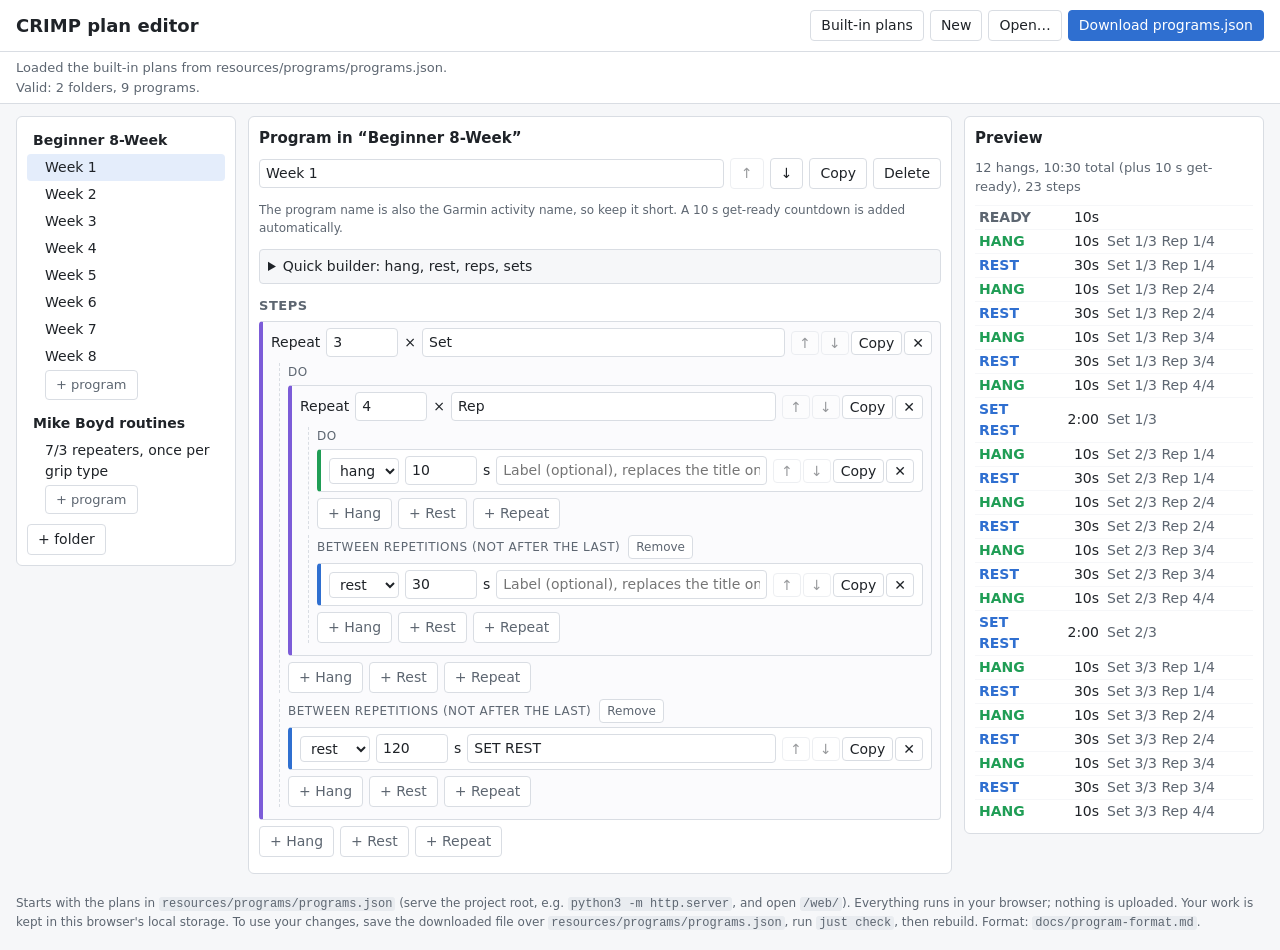
==== web/index.html @ bbc180e5 "Add web-editor. Add 7/3 repeaters routine." ====
<!DOCTYPE html>
<!--
  CRIMP, a hangboard timer for Garmin watches
  Copyright (C) 2026 Jan-Frode Myklebust
  SPDX-License-Identifier: GPL-3.0-or-later
-->
<html lang="en">
<head>
  <meta charset="utf-8">
  <meta name="viewport" content="width=device-width, initial-scale=1">
  <title>CRIMP plan editor</title>
  <link rel="stylesheet" href="style.css">
</head>
<body>
  <header>
    <h1>CRIMP plan editor</h1>
    <div class="actions">
      <button id="btn-builtin" type="button">Built-in plans</button>
      <button id="btn-new" type="button">New</button>
      <button id="btn-open" type="button">Open…</button>
      <input id="file-open" type="file" accept=".json,application/json" hidden>
      <button id="btn-download" type="button" class="primary">Download programs.json</button>
    </div>
  </header>

  <div id="status" role="status"></div>

  <main>
    <nav id="sidebar" aria-label="Folders and programs"></nav>
    <section id="editor" aria-label="Editor"></section>
    <aside id="preview" aria-label="Preview"></aside>
  </main>

  <footer>
    Starts with the plans in <code>resources/programs/programs.json</code> (serve the project root, e.g.
    <code>python3 -m http.server</code>, and open <code>/web/</code>).
    Everything runs in your browser; nothing is uploaded. Your work is kept in this browser's local storage.
    To use your changes, save the downloaded file over <code>resources/programs/programs.json</code>, run <code>just check</code>, then rebuild.
    Format: <code>docs/program-format.md</code>.
  </footer>

  <script src="app.js"></script>
</body>
</html>
---- web/style.css ----
/* CRIMP, a hangboard timer for Garmin watches
 * Copyright (C) 2026 Jan-Frode Myklebust
 * SPDX-License-Identifier: GPL-3.0-or-later
 */
:root {
  --bg: #f6f7f9;
  --panel: #ffffff;
  --border: #d9dde3;
  --text: #1f2328;
  --muted: #5d6671;
  --accent: #2f6fd0;
  --hang: #1f9d55;
  --rest: #2f6fd0;
  --danger: #c0392b;
}

* { box-sizing: border-box; }

body {
  margin: 0;
  background: var(--bg);
  color: var(--text);
  font: 14px/1.5 -apple-system, "Segoe UI", system-ui, sans-serif;
}

header {
  display: flex;
  align-items: center;
  justify-content: space-between;
  flex-wrap: wrap;
  gap: 8px;
  padding: 10px 16px;
  background: var(--panel);
  border-bottom: 1px solid var(--border);
}
h1 { margin: 0; font-size: 18px; }
h2 { margin: 0 0 8px; font-size: 15px; }
h3 { margin: 12px 0 6px; font-size: 13px; color: var(--muted); text-transform: uppercase; letter-spacing: .04em; }

.actions { display: flex; gap: 6px; flex-wrap: wrap; }

button, input, select {
  font: inherit;
  color: inherit;
}
button {
  padding: 4px 10px;
  border: 1px solid var(--border);
  border-radius: 4px;
  background: var(--panel);
  cursor: pointer;
}
button:hover:not(:disabled) { border-color: var(--accent); }
button:disabled { opacity: .45; cursor: not-allowed; }
button.primary { background: var(--accent); border-color: var(--accent); color: #fff; }
button.danger:hover:not(:disabled) { border-color: var(--danger); color: var(--danger); }
button.small { padding: 0 7px; line-height: 22px; }

input[type=text], input[type=number], select {
  padding: 3px 6px;
  border: 1px solid var(--border);
  border-radius: 4px;
  background: #fff;
}
input[type=number] { width: 72px; }
input[type=text].wide { width: 100%; }

#status {
  margin: 0;
  padding: 6px 16px;
  font-size: 13px;
  border-bottom: 1px solid var(--border);
  background: var(--panel);
  color: var(--muted);
}
#status.bad { background: #fdecea; color: var(--danger); }
#status ul { margin: 4px 0 0; padding-left: 18px; }

main {
  display: grid;
  grid-template-columns: 220px minmax(0, 1fr) 300px;
  gap: 12px;
  padding: 12px 16px;
  align-items: start;
}
@media (max-width: 1000px) {
  main { grid-template-columns: 200px minmax(0, 1fr); }
  #preview { grid-column: 1 / -1; }
}
@media (max-width: 640px) {
  main { grid-template-columns: minmax(0, 1fr); }
}

#sidebar, #editor, #preview {
  background: var(--panel);
  border: 1px solid var(--border);
  border-radius: 6px;
  padding: 10px;
}

/* sidebar */
.folder { margin-bottom: 10px; }
.folder-name, .prog {
  display: block;
  width: 100%;
  text-align: left;
  border: 0;
  border-radius: 4px;
  background: none;
  padding: 3px 6px;
}
.folder-name { font-weight: 600; }
.prog { padding-left: 18px; }
.folder-name:hover, .prog:hover { background: var(--bg); }
.folder-name.sel, .prog.sel { background: #e4edfb; }
.add-link { margin-left: 18px; color: var(--muted); font-size: 13px; }

/* editor */
.row { display: flex; align-items: center; flex-wrap: wrap; gap: 6px; margin-bottom: 6px; }
.row label { color: var(--muted); }
.grow { flex: 1 1 160px; }
.spacer { flex: 1; }
.dur { color: var(--muted); min-width: 40px; }

.node {
  border: 1px solid var(--border);
  border-left-width: 4px;
  border-radius: 4px;
  padding: 6px 8px;
  margin-bottom: 6px;
  background: #fff;
}
.node.hang { border-left-color: var(--hang); }
.node.rest { border-left-color: var(--rest); }
.node.repeat { border-left-color: #7c5cd8; background: #fbfbfd; }
.node .row { margin-bottom: 0; }
.sub { margin: 6px 0 0 8px; padding-left: 8px; border-left: 1px dashed var(--border); }
.sub-title { display: flex; align-items: center; gap: 8px; margin: 6px 0 4px; color: var(--muted); font-size: 12px; text-transform: uppercase; letter-spacing: .04em; }
.addbar { display: flex; gap: 6px; flex-wrap: wrap; margin: 4px 0 6px; }
.addbar button { color: var(--muted); }

details.gen { margin: 8px 0; padding: 6px 8px; border: 1px solid var(--border); border-radius: 4px; background: var(--bg); }
details.gen summary { cursor: pointer; }
details.gen .row { margin-top: 8px; }
.hint { color: var(--muted); font-size: 12px; }
.warn { color: var(--danger); font-size: 12px; }

/* preview */
.totals { margin: 0 0 8px; color: var(--muted); font-size: 13px; }
#steps { width: 100%; border-collapse: collapse; font-variant-numeric: tabular-nums; }
#steps td { padding: 1px 4px; border-top: 1px solid var(--bg); }
#steps td.t { font-weight: 600; width: 80px; }
#steps td.d { text-align: right; width: 48px; }
#steps tr.hang td.t { color: var(--hang); }
#steps tr.rest td.t { color: var(--rest); }
#steps td.p { color: var(--muted); }

footer { padding: 8px 16px 20px; color: var(--muted); font-size: 12px; }
code { background: #e9ecf0; padding: 0 3px; border-radius: 3px; }

.ctl { display: flex; gap: 2px; margin-left: auto; }
.nodes { margin: 0; }
#steps tr.prep td.t { color: var(--muted); }
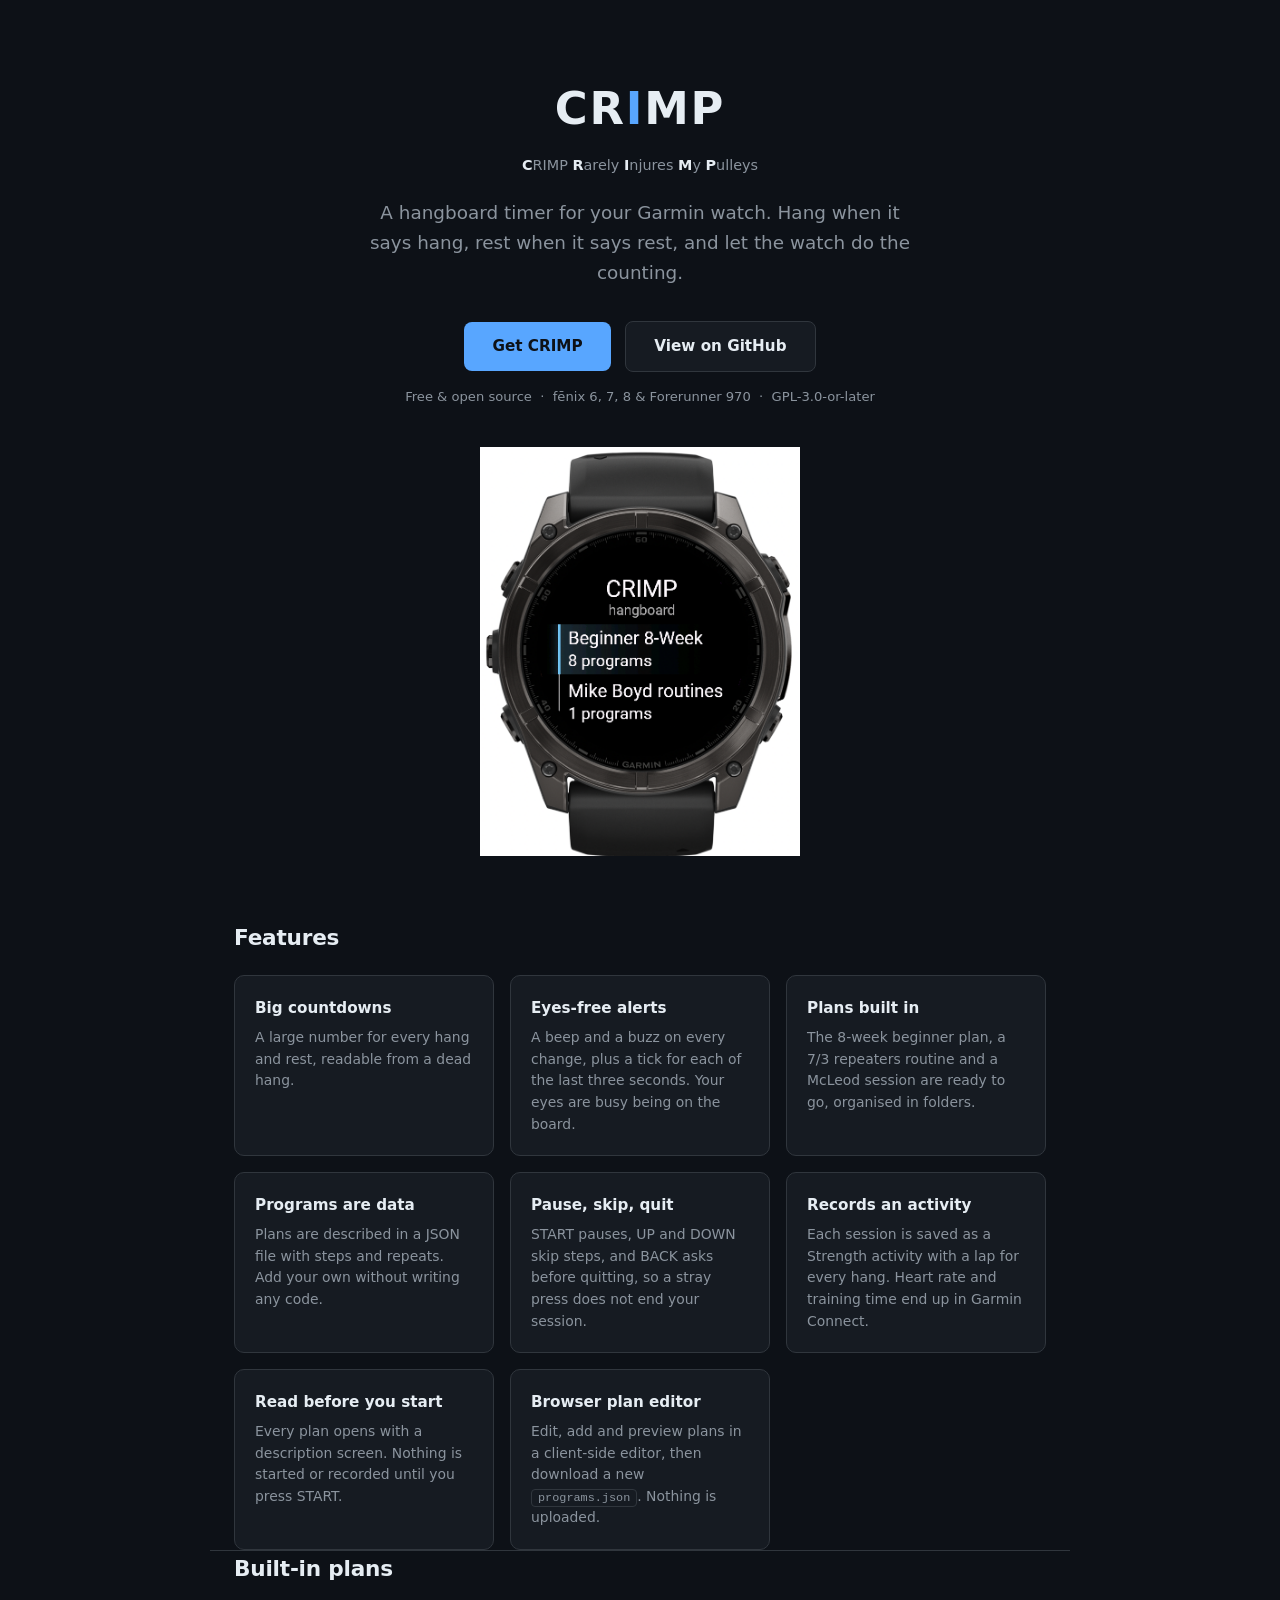
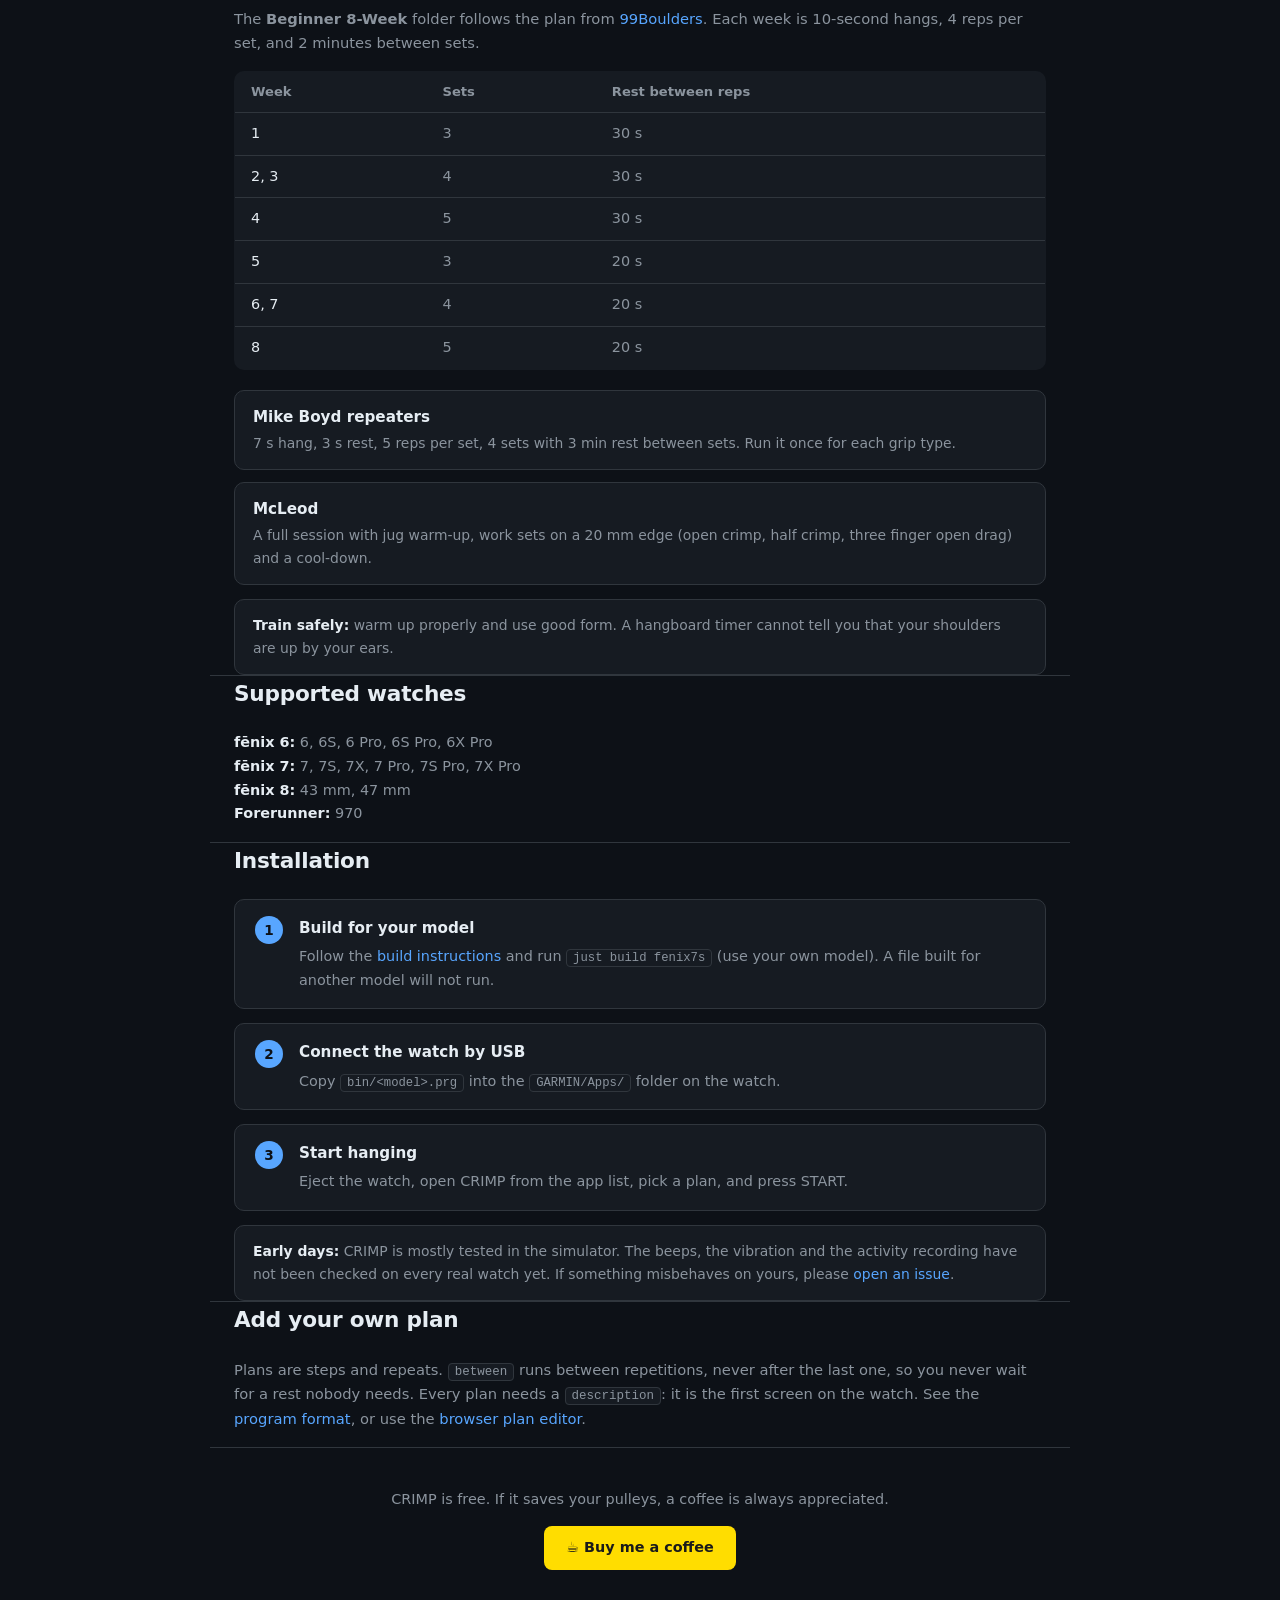
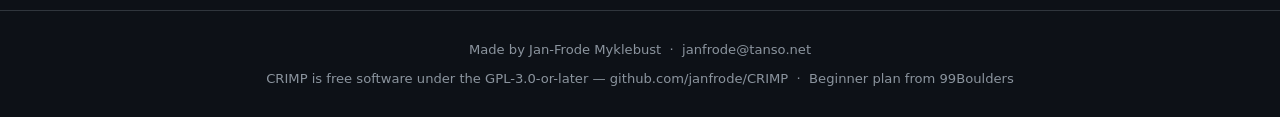
==== commit 67519c92: "bump" ====
--- a/web/index.html
+++ b/web/index.html
@@ -6,39 +6,393 @@
 -->
 <html lang="en">
 <head>
-  <meta charset="utf-8">
-  <meta name="viewport" content="width=device-width, initial-scale=1">
-  <title>CRIMP plan editor</title>
-  <link rel="stylesheet" href="style.css">
+  <meta charset="utf-8" />
+  <meta name="viewport" content="width=device-width, initial-scale=1" />
+  <title>CRIMP — Hangboard Timer for Garmin Watches</title>
+  <meta name="description" content="CRIMP is a free, open source hangboard timer for Garmin fēnix and Forerunner watches. Countdowns, beeps, buzz, and a recorded Strength activity." />
+  <style>
+    *, *::before, *::after { box-sizing: border-box; margin: 0; padding: 0; }
+
+    :root {
+      --bg:        #0d1117;
+      --surface:   #161b22;
+      --border:    #30363d;
+      --text:      #e6edf3;
+      --muted:     #8b949e;
+      --accent:    #58a6ff;
+      --accent2:   #3fb950;
+      --radius:    10px;
+    }
+
+    body {
+      background: var(--bg);
+      color: var(--text);
+      font-family: -apple-system, "Segoe UI", system-ui, sans-serif;
+      font-size: 15px;
+      line-height: 1.65;
+    }
+
+    a { color: var(--accent); text-decoration: none; }
+    a:hover { text-decoration: underline; }
+
+    /* ── layout ── */
+    .wrap { max-width: 860px; margin: 0 auto; padding: 0 24px; }
+
+    /* ── hero ── */
+    .hero {
+      padding: 72px 24px 40px;
+      text-align: center;
+    }
+    .hero h1 {
+      font-size: 2.8rem;
+      font-weight: 700;
+      letter-spacing: 0.04em;
+      margin-bottom: 8px;
+    }
+    .hero h1 span { color: var(--accent); }
+    .hero .backronym {
+      font-size: 0.9rem;
+      color: var(--muted);
+      margin-bottom: 20px;
+    }
+    .hero .backronym strong { color: var(--text); }
+    .hero p.tagline {
+      font-size: 1.15rem;
+      color: var(--muted);
+      max-width: 560px;
+      margin: 0 auto 32px;
+    }
+    .btn {
+      display: inline-block;
+      padding: 12px 28px;
+      background: var(--accent);
+      color: #0d1117;
+      font-weight: 600;
+      font-size: 0.95rem;
+      border-radius: 8px;
+    }
+    .btn:hover { text-decoration: none; opacity: 0.88; }
+    .btn-secondary {
+      background: var(--surface);
+      color: var(--text);
+      border: 1px solid var(--border);
+      margin-left: 10px;
+    }
+    .hero-note {
+      margin-top: 14px;
+      font-size: 0.82rem;
+      color: var(--muted);
+    }
+
+    /* ── screenshot ── */
+    .screenshots {
+      padding: 0 24px 64px;
+      display: flex;
+      justify-content: center;
+    }
+    .screenshots img {
+      width: 320px;
+      max-width: 100%;
+      height: auto;
+    }
+
+    /* ── section headings ── */
+    section { padding: 48px 24px; }
+    section + section { border-top: 1px solid var(--border); }
+    h2 {
+      font-size: 1.35rem;
+      font-weight: 700;
+      margin-bottom: 20px;
+      letter-spacing: -0.01em;
+    }
+    section > p { color: var(--muted); font-size: 0.92rem; margin-bottom: 16px; }
+
+    /* ── feature grid ── */
+    .features {
+      display: grid;
+      grid-template-columns: repeat(auto-fill, minmax(240px, 1fr));
+      gap: 16px;
+    }
+    .feature {
+      background: var(--surface);
+      border: 1px solid var(--border);
+      border-radius: var(--radius);
+      padding: 20px;
+    }
+    .feature h3 { font-size: 0.95rem; font-weight: 600; margin-bottom: 6px; }
+    .feature p  { font-size: 0.87rem; color: var(--muted); line-height: 1.55; }
+
+    /* ── plans table ── */
+    table {
+      width: 100%;
+      border-collapse: collapse;
+      background: var(--surface);
+      border: 1px solid var(--border);
+      border-radius: var(--radius);
+      overflow: hidden;
+      font-size: 0.9rem;
+      margin-bottom: 20px;
+    }
+    th, td { padding: 9px 16px; text-align: left; }
+    th { color: var(--muted); font-weight: 600; font-size: 0.82rem; border-bottom: 1px solid var(--border); }
+    tr + tr td { border-top: 1px solid var(--border); }
+    td { color: var(--muted); }
+    td:first-child { color: var(--text); }
+
+    .plans { display: flex; flex-direction: column; gap: 12px; }
+    .plan {
+      background: var(--surface);
+      border: 1px solid var(--border);
+      border-radius: var(--radius);
+      padding: 14px 18px;
+    }
+    .plan h3 { font-size: 0.95rem; font-weight: 600; }
+    .plan p  { font-size: 0.87rem; color: var(--muted); margin-top: 2px; }
+
+    /* ── install steps ── */
+    .steps { counter-reset: step; display: flex; flex-direction: column; gap: 14px; }
+    .step  {
+      display: flex; gap: 16px; align-items: flex-start;
+      background: var(--surface);
+      border: 1px solid var(--border);
+      border-radius: var(--radius);
+      padding: 16px 20px;
+    }
+    .step::before {
+      counter-increment: step;
+      content: counter(step);
+      flex-shrink: 0;
+      width: 28px; height: 28px;
+      background: var(--accent);
+      color: #0d1117;
+      font-weight: 700; font-size: 0.85rem;
+      border-radius: 50%;
+      display: flex; align-items: center; justify-content: center;
+    }
+    .step p  { font-size: 0.9rem; color: var(--muted); margin-top: 4px; }
+    .step h3 { font-size: 0.95rem; font-weight: 600; }
+
+    code {
+      font-family: ui-monospace, "SFMono-Regular", Menlo, monospace;
+      font-size: 0.85em;
+      background: var(--surface);
+      border: 1px solid var(--border);
+      border-radius: 4px;
+      padding: 1px 6px;
+    }
+    .notice {
+      margin-top: 14px;
+      background: var(--surface);
+      border: 1px solid var(--border);
+      border-radius: var(--radius);
+      padding: 14px 18px;
+      font-size: 0.87rem;
+      color: var(--muted);
+    }
+    .notice strong { color: var(--text); }
+
+    .devices { font-size: 0.9rem; color: var(--muted); }
+    .devices strong { color: var(--text); }
+
+    /* ── coffee ── */
+    .coffee {
+      text-align: center;
+      padding: 40px 24px;
+      border-top: 1px solid var(--border);
+    }
+    .coffee p {
+      font-size: 0.9rem;
+      color: var(--muted);
+      margin-bottom: 14px;
+    }
+    .btn-coffee {
+      display: inline-block;
+      padding: 10px 22px;
+      background: #ffdd00;
+      color: #1a1a1a;
+      font-weight: 600;
+      font-size: 0.9rem;
+      border-radius: 8px;
+    }
+    .btn-coffee:hover { text-decoration: none; opacity: 0.88; }
+
+    /* ── footer ── */
+    footer {
+      border-top: 1px solid var(--border);
+      padding: 28px 24px;
+      text-align: center;
+      font-size: 0.82rem;
+      color: var(--muted);
+    }
+    footer a { color: var(--muted); }
+    footer a:hover { color: var(--text); }
+    footer .author { margin-bottom: 8px; }
+  </style>
 </head>
 <body>
-  <header>
-    <h1>CRIMP plan editor</h1>
-    <div class="actions">
-      <button id="btn-builtin" type="button">Built-in plans</button>
-      <button id="btn-new" type="button">New</button>
-      <button id="btn-open" type="button">Open…</button>
-      <input id="file-open" type="file" accept=".json,application/json" hidden>
-      <button id="btn-download" type="button" class="primary">Download programs.json</button>
-    </div>
-  </header>
-
-  <div id="status" role="status"></div>
-
-  <main>
-    <nav id="sidebar" aria-label="Folders and programs"></nav>
-    <section id="editor" aria-label="Editor"></section>
-    <aside id="preview" aria-label="Preview"></aside>
-  </main>
-
-  <footer>
-    Starts with the plans in <code>resources/programs/programs.json</code> (serve the project root, e.g.
-    <code>python3 -m http.server</code>, and open <code>/web/</code>).
-    Everything runs in your browser; nothing is uploaded. Your work is kept in this browser's local storage.
-    To use your changes, save the downloaded file over <code>resources/programs/programs.json</code>, run <code>just check</code>, then rebuild.
-    Format: <code>docs/program-format.md</code>.
-  </footer>
-
-  <script src="app.js"></script>
+
+<!-- ── Hero ─────────────────────────────────────────────────────────── -->
+<div class="hero wrap">
+  <h1>CR<span>I</span>MP</h1>
+  <p class="backronym"><strong>C</strong>RIMP <strong>R</strong>arely <strong>I</strong>njures <strong>M</strong>y <strong>P</strong>ulleys</p>
+  <p class="tagline">A hangboard timer for your Garmin watch. Hang when it says hang, rest when it says rest, and let the watch do the counting.</p>
+  <div>
+    <a class="btn" href="#install">Get CRIMP</a>
+    <a class="btn btn-secondary" href="https://github.com/janfrode/CRIMP">View on GitHub</a>
+  </div>
+  <p class="hero-note">Free &amp; open source &nbsp;·&nbsp; fēnix 6, 7, 8 &amp; Forerunner 970 &nbsp;·&nbsp; GPL-3.0-or-later</p>
+</div>
+
+<!-- ── Screenshot ───────────────────────────────────────────────────── -->
+<div class="screenshots wrap">
+  <img src="CRIMP.png" alt="CRIMP on a Garmin fēnix 8: the main menu with the Beginner 8-Week folder" />
+</div>
+
+<!-- ── Features ─────────────────────────────────────────────────────── -->
+<section class="wrap">
+  <h2>Features</h2>
+  <div class="features">
+    <div class="feature">
+      <h3>Big countdowns</h3>
+      <p>A large number for every hang and rest, readable from a dead hang.</p>
+    </div>
+    <div class="feature">
+      <h3>Eyes-free alerts</h3>
+      <p>A beep and a buzz on every change, plus a tick for each of the last three seconds. Your eyes are busy being on the board.</p>
+    </div>
+    <div class="feature">
+      <h3>Plans built in</h3>
+      <p>The 8-week beginner plan, a 7/3 repeaters routine and a McLeod session are ready to go, organised in folders.</p>
+    </div>
+    <div class="feature">
+      <h3>Programs are data</h3>
+      <p>Plans are described in a JSON file with steps and repeats. Add your own without writing any code.</p>
+    </div>
+    <div class="feature">
+      <h3>Pause, skip, quit</h3>
+      <p>START pauses, UP and DOWN skip steps, and BACK asks before quitting, so a stray press does not end your session.</p>
+    </div>
+    <div class="feature">
+      <h3>Records an activity</h3>
+      <p>Each session is saved as a Strength activity with a lap for every hang. Heart rate and training time end up in Garmin Connect.</p>
+    </div>
+    <div class="feature">
+      <h3>Read before you start</h3>
+      <p>Every plan opens with a description screen. Nothing is started or recorded until you press START.</p>
+    </div>
+    <div class="feature">
+      <h3>Browser plan editor</h3>
+      <p>Edit, add and preview plans in a client-side editor, then download a new <code>programs.json</code>. Nothing is uploaded.</p>
+    </div>
+  </div>
+</section>
+
+<!-- ── Plans ─────────────────────────────────────────────────────────── -->
+<section class="wrap">
+  <h2>Built-in plans</h2>
+  <p>The <strong>Beginner 8-Week</strong> folder follows the plan from
+    <a href="https://www.99boulders.com/beginner-hangboard-training">99Boulders</a>. Each week is 10-second hangs,
+    4 reps per set, and 2 minutes between sets.</p>
+  <table>
+    <thead><tr><th>Week</th><th>Sets</th><th>Rest between reps</th></tr></thead>
+    <tbody>
+      <tr><td>1</td><td>3</td><td>30 s</td></tr>
+      <tr><td>2, 3</td><td>4</td><td>30 s</td></tr>
+      <tr><td>4</td><td>5</td><td>30 s</td></tr>
+      <tr><td>5</td><td>3</td><td>20 s</td></tr>
+      <tr><td>6, 7</td><td>4</td><td>20 s</td></tr>
+      <tr><td>8</td><td>5</td><td>20 s</td></tr>
+    </tbody>
+  </table>
+  <div class="plans">
+    <div class="plan">
+      <h3>Mike Boyd repeaters</h3>
+      <p>7 s hang, 3 s rest, 5 reps per set, 4 sets with 3 min rest between sets. Run it once for each grip type.</p>
+    </div>
+    <div class="plan">
+      <h3>McLeod</h3>
+      <p>A full session with jug warm-up, work sets on a 20 mm edge (open crimp, half crimp, three finger open drag) and a cool-down.</p>
+    </div>
+  </div>
+  <div class="notice">
+    <strong>Train safely:</strong> warm up properly and use good form. A hangboard timer cannot tell you that your
+    shoulders are up by your ears.
+  </div>
+</section>
+
+<!-- ── Devices ───────────────────────────────────────────────────────── -->
+<section class="wrap">
+  <h2>Supported watches</h2>
+  <p class="devices">
+    <strong>fēnix 6:</strong> 6, 6S, 6 Pro, 6S Pro, 6X Pro<br />
+    <strong>fēnix 7:</strong> 7, 7S, 7X, 7 Pro, 7S Pro, 7X Pro<br />
+    <strong>fēnix 8:</strong> 43 mm, 47 mm<br />
+    <strong>Forerunner:</strong> 970
+  </p>
+</section>
+
+<!-- ── Install ───────────────────────────────────────────────────────── -->
+<section class="wrap" id="install">
+  <h2>Installation</h2>
+  <div class="steps">
+    <div class="step">
+      <div>
+        <h3>Build for your model</h3>
+        <p>Follow the <a href="https://github.com/janfrode/CRIMP#building-it">build instructions</a> and run
+          <code>just build fenix7s</code> (use your own model). A file built for another model will not run.</p>
+      </div>
+    </div>
+    <div class="step">
+      <div>
+        <h3>Connect the watch by USB</h3>
+        <p>Copy <code>bin/&lt;model&gt;.prg</code> into the <code>GARMIN/Apps/</code> folder on the watch.</p>
+      </div>
+    </div>
+    <div class="step">
+      <div>
+        <h3>Start hanging</h3>
+        <p>Eject the watch, open CRIMP from the app list, pick a plan, and press START.</p>
+      </div>
+    </div>
+  </div>
+
+  <div class="notice">
+    <strong>Early days:</strong> CRIMP is mostly tested in the simulator. The beeps, the vibration and the activity
+    recording have not been checked on every real watch yet. If something misbehaves on yours, please
+    <a href="https://github.com/janfrode/CRIMP/issues">open an issue</a>.
+  </div>
+</section>
+
+<!-- ── Your own plans ────────────────────────────────────────────────── -->
+<section class="wrap">
+  <h2>Add your own plan</h2>
+  <p>Plans are steps and repeats. <code>between</code> runs between repetitions, never after the last one, so you
+    never wait for a rest nobody needs. Every plan needs a <code>description</code>: it is the first screen on the
+    watch. See the <a href="https://github.com/janfrode/CRIMP/blob/main/docs/program-format.md">program format</a>, or
+    use the <a href="editor/">browser plan editor</a>.</p>
+</section>
+
+<!-- ── Buy me a coffee ───────────────────────────────────────────────── -->
+<div class="coffee wrap">
+  <p>CRIMP is free. If it saves your pulleys, a coffee is always appreciated.</p>
+  <a class="btn-coffee" href="https://buymeacoffee.com/janfrode">☕ Buy me a coffee</a>
+</div>
+
+<!-- ── Footer ────────────────────────────────────────────────────────── -->
+<footer>
+  <p class="author">
+    Made by <a href="mailto:janfrode@tanso.net">Jan-Frode Myklebust</a>
+    &nbsp;·&nbsp;
+    <a href="mailto:janfrode@tanso.net">janfrode@tanso.net</a>
+  </p>
+  <p>
+    CRIMP is free software under the
+    <a href="https://www.gnu.org/licenses/gpl-3.0.html">GPL-3.0-or-later</a> —
+    <a href="https://github.com/janfrode/CRIMP">github.com/janfrode/CRIMP</a>
+    &nbsp;·&nbsp;
+    Beginner plan from <a href="https://www.99boulders.com/beginner-hangboard-training">99Boulders</a>
+  </p>
+</footer>
+
 </body>
 </html>
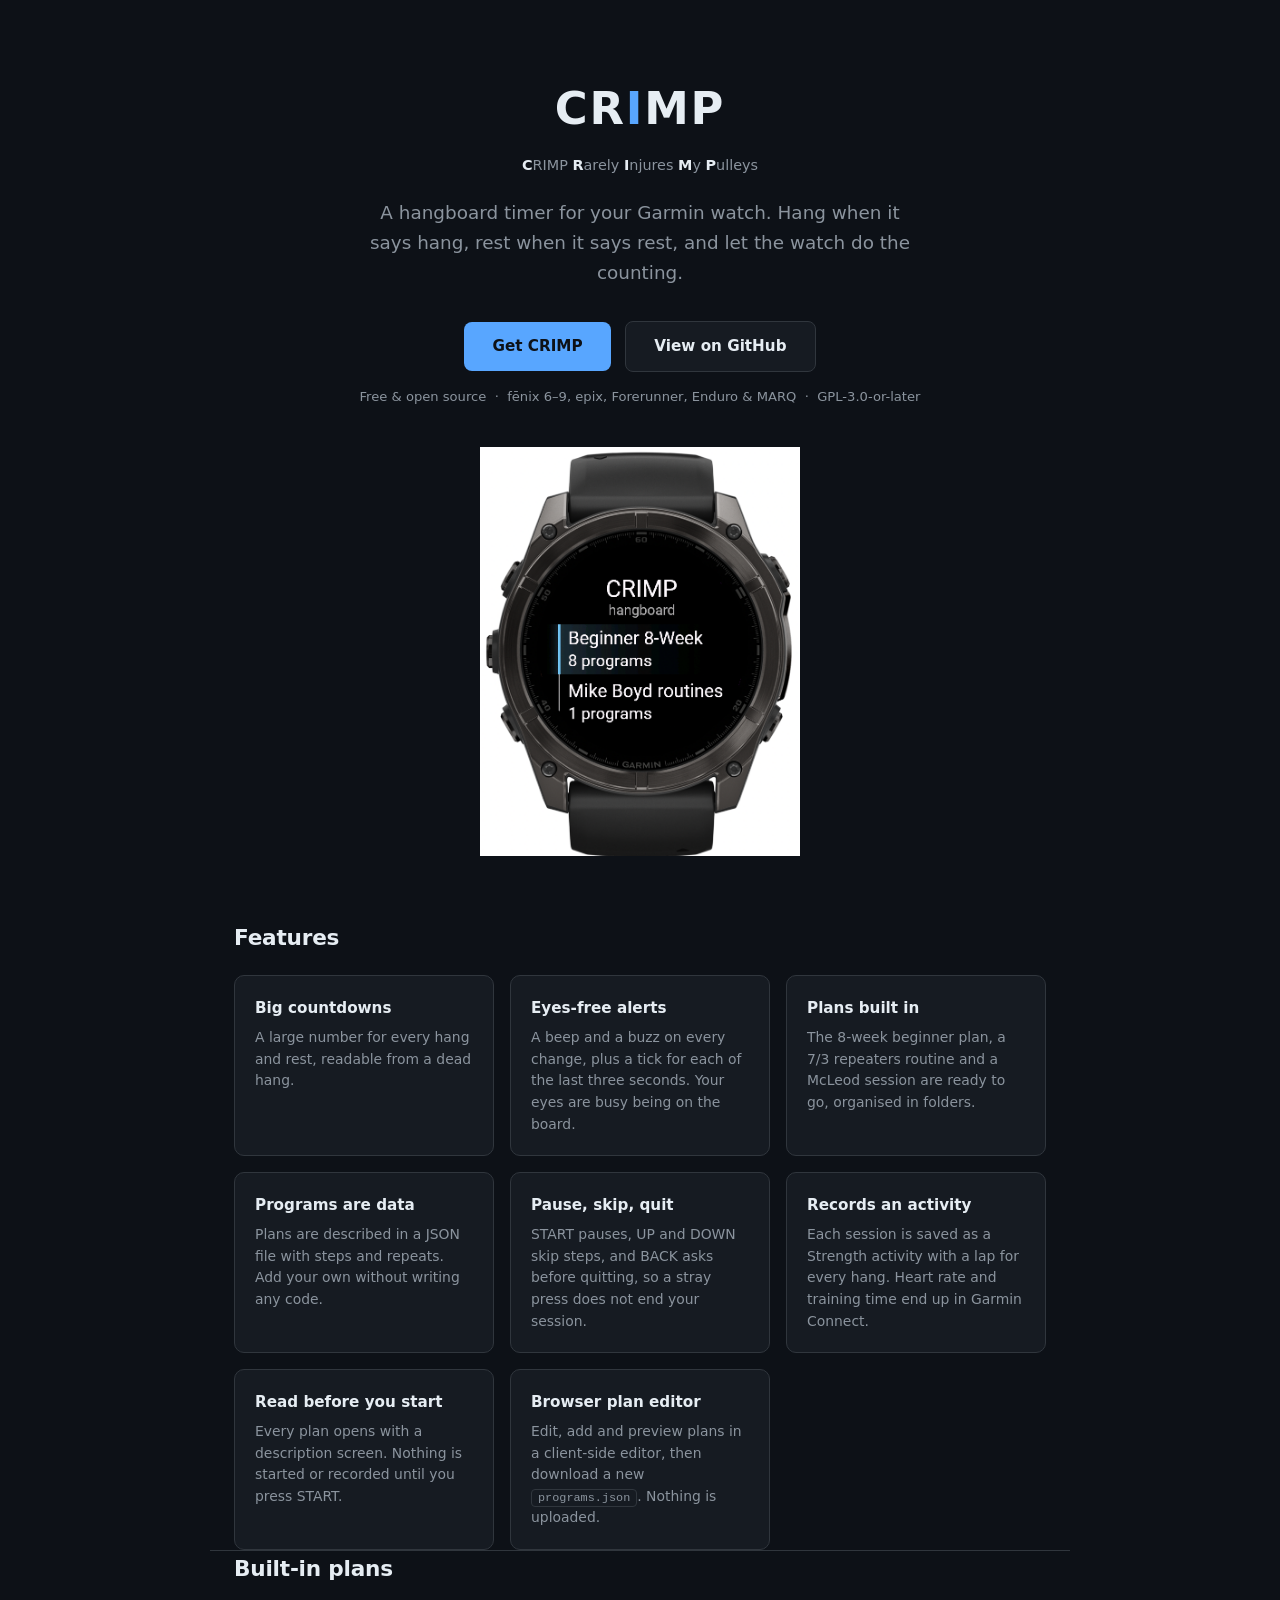
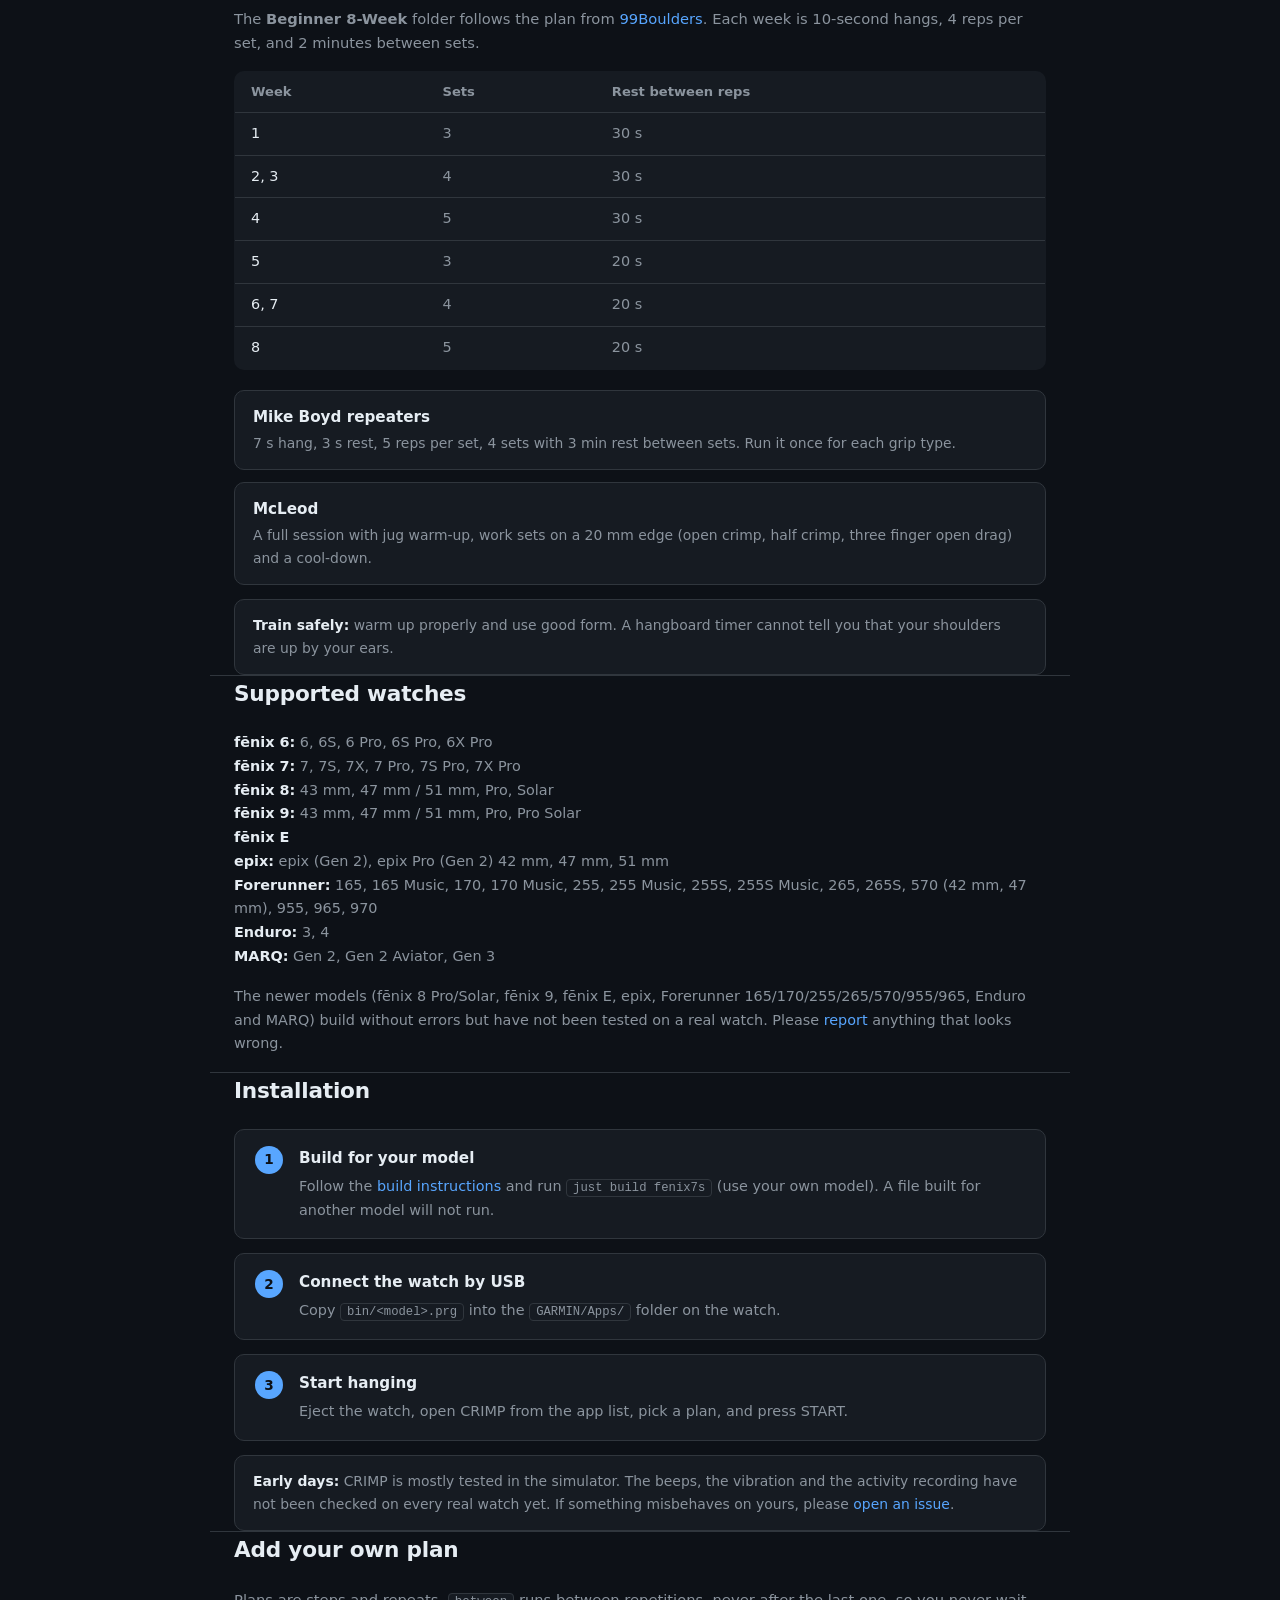
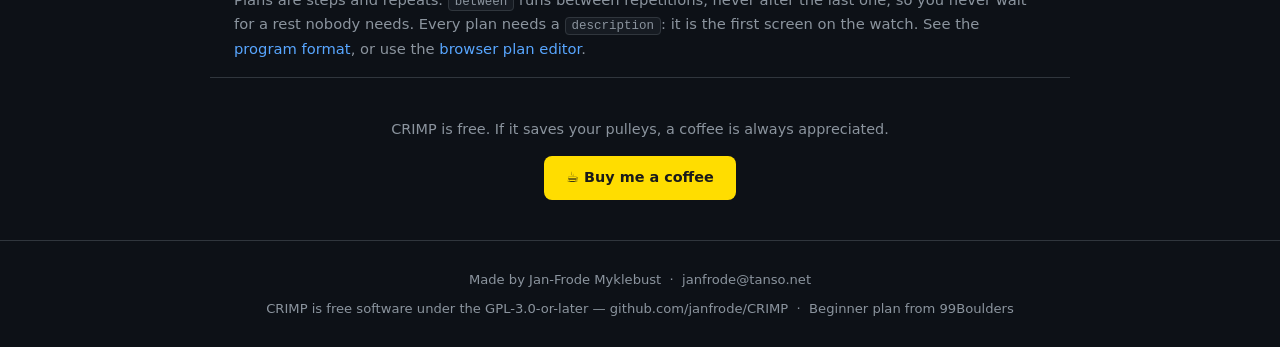
==== commit 1d673421: "Add additional models." ====
--- a/web/index.html
+++ b/web/index.html
@@ -9,7 +9,7 @@
   <meta charset="utf-8" />
   <meta name="viewport" content="width=device-width, initial-scale=1" />
   <title>CRIMP — Hangboard Timer for Garmin Watches</title>
-  <meta name="description" content="CRIMP is a free, open source hangboard timer for Garmin fēnix and Forerunner watches. Countdowns, beeps, buzz, and a recorded Strength activity." />
+  <meta name="description" content="CRIMP is a free, open source hangboard timer for Garmin fēnix, epix, Forerunner, Enduro and MARQ watches. Countdowns, beeps, buzz, and a recorded Strength activity." />
   <style>
     *, *::before, *::after { box-sizing: border-box; margin: 0; padding: 0; }
 
@@ -240,7 +240,7 @@
     <a class="btn" href="#install">Get CRIMP</a>
     <a class="btn btn-secondary" href="https://github.com/janfrode/CRIMP">View on GitHub</a>
   </div>
-  <p class="hero-note">Free &amp; open source &nbsp;·&nbsp; fēnix 6, 7, 8 &amp; Forerunner 970 &nbsp;·&nbsp; GPL-3.0-or-later</p>
+  <p class="hero-note">Free &amp; open source &nbsp;·&nbsp; fēnix 6–9, epix, Forerunner, Enduro &amp; MARQ &nbsp;·&nbsp; GPL-3.0-or-later</p>
 </div>
 
 <!-- ── Screenshot ───────────────────────────────────────────────────── -->
@@ -326,8 +326,19 @@
   <p class="devices">
     <strong>fēnix 6:</strong> 6, 6S, 6 Pro, 6S Pro, 6X Pro<br />
     <strong>fēnix 7:</strong> 7, 7S, 7X, 7 Pro, 7S Pro, 7X Pro<br />
-    <strong>fēnix 8:</strong> 43 mm, 47 mm<br />
-    <strong>Forerunner:</strong> 970
+    <strong>fēnix 8:</strong> 43 mm, 47 mm / 51 mm, Pro, Solar<br />
+    <strong>fēnix 9:</strong> 43 mm, 47 mm / 51 mm, Pro, Pro Solar<br />
+    <strong>fēnix E</strong><br />
+    <strong>epix:</strong> epix (Gen 2), epix Pro (Gen 2) 42 mm, 47 mm, 51 mm<br />
+    <strong>Forerunner:</strong> 165, 165 Music, 170, 170 Music, 255, 255 Music, 255S, 255S Music, 265, 265S,
+    570 (42 mm, 47 mm), 955, 965, 970<br />
+    <strong>Enduro:</strong> 3, 4<br />
+    <strong>MARQ:</strong> Gen 2, Gen 2 Aviator, Gen 3
+  </p>
+  <p class="devices">
+    The newer models (fēnix 8 Pro/Solar, fēnix 9, fēnix E, epix, Forerunner 165/170/255/265/570/955/965, Enduro
+    and MARQ) build without errors but have not been tested on a real watch. Please
+    <a href="https://github.com/janfrode/CRIMP/issues">report</a> anything that looks wrong.
   </p>
 </section>
 
